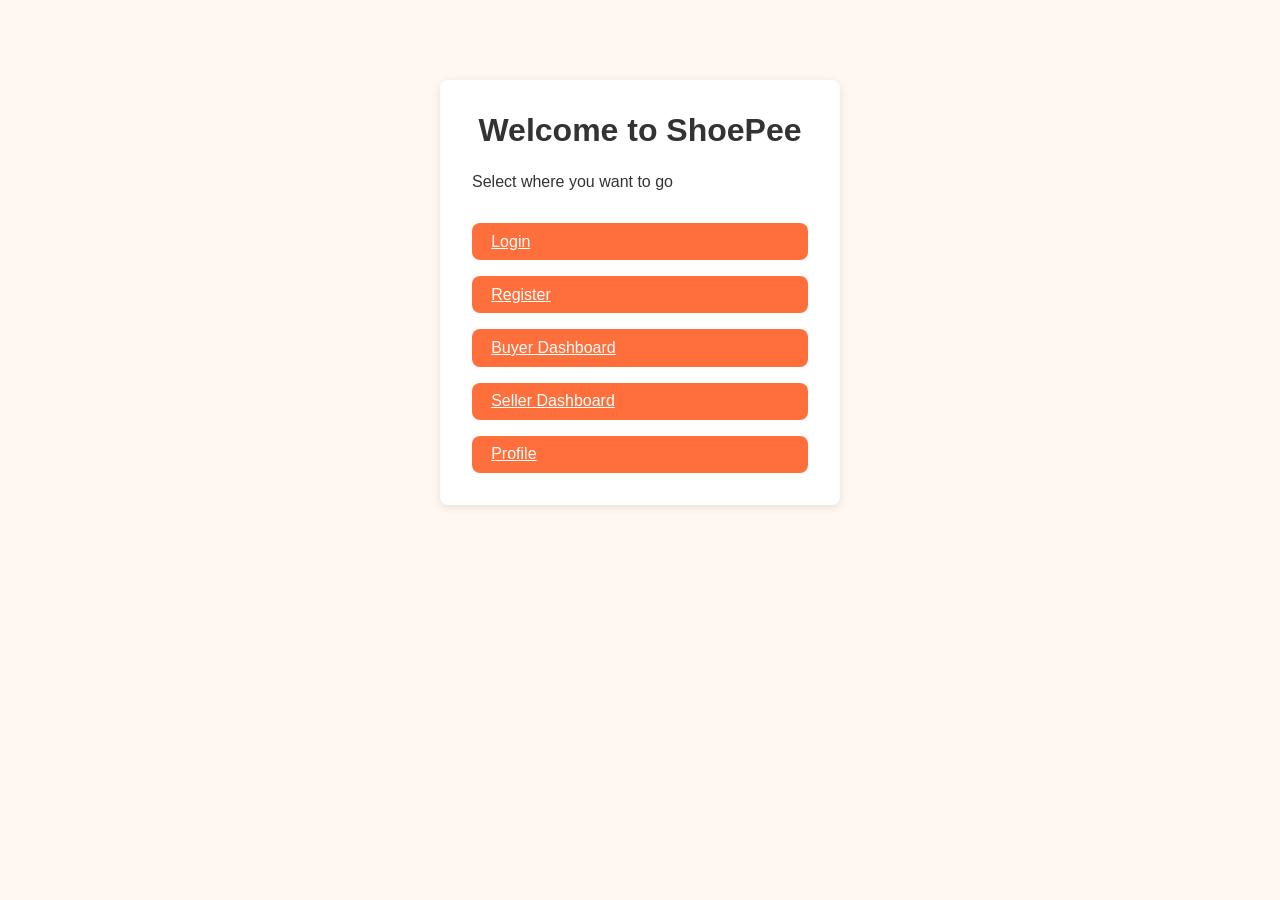
==== index.html @ d40cbc69 "initial commit" ====
<!DOCTYPE html>
<html lang="en">
<head>
  <meta charset="UTF-8">
  <meta name="viewport" content="width=device-width, initial-scale=1.0">
  <title>ShoePee | Welcome</title>

  <link rel="stylesheet" href="css/global.css">
  <link rel="stylesheet" href="css/auth.css">
</head>
<body>

  <div class="auth-container">
    <h1>Welcome to ShoePee</h1>
    <p>Select where you want to go</p>

    <div style="display: flex; flex-direction: column; gap: 1rem; margin-top: 2rem;">
      
      <a href="login.html" class="btn">Login</a>
      <a href="register.html" class="btn">Register</a>
      <a href="buyer-dashboard.html" class="btn">Buyer Dashboard</a>
      <a href="seller-dashboard.html" class="btn">Seller Dashboard</a>
      <a href="profile.html" class="btn">Profile</a>

    </div>

  </div>

</body>
</html>
---- css/global.css ----
:root {
  --primary: #ff6f3c;
  --secondary: #ff9a3c;
  --bg: #fff7f0;
  --text: #333;
  --radius: 8px;
}

* {
  box-sizing: border-box;
  margin: 0;
  padding: 0;
}

body {
  font-family: "Poppins", sans-serif;
  background: var(--bg);
  color: var(--text);
}

.navbar {
  background: var(--primary);
  padding: 1rem 2rem;
  display: flex;
  justify-content: space-between;
  align-items: center;
  color: #fff;
}

.nav-links {
  list-style: none;
  display: flex;
  gap: 1rem;
}

.nav-links a {
  color: #fff;
  text-decoration: none;
  font-weight: 500;
}

.footer {
  text-align: center;
  padding: 1rem;
  background: var(--secondary);
  color: #fff;
  position: fixed;
  bottom: 0;
  width: 100%;
}

.btn {
  background: var(--primary);
  color: #fff;
  border: none;
  border-radius: var(--radius);
  padding: 0.6rem 1.2rem;
  cursor: pointer;
  transition: 0.3s;
}

.btn:hover {
  background: var(--secondary);
  transform: translateY(-2px);
}

.card {
  background: #fff;
  border-radius: var(--radius);
  padding: 1rem;
  box-shadow: 0 2px 8px rgba(0, 0, 0, 0.1);
}

#searchBar {
  width: 300px;
  padding: 10px 15px;
  border: 2px solid #4a90e2;
  border-radius: 8px;
  font-size: 16px;
  outline: none;
}

#searchBar:focus {
  border-color: #1c5fb8;
  box-shadow: 0 0 5px rgba(28, 95, 184, 0.5);
}
---- css/auth.css ----
.auth-container {
  max-width: 400px;
  margin: 5rem auto;
  background: #fff;
  border-radius: var(--radius);
  padding: 2rem;
  box-shadow: 0 2px 10px rgba(0,0,0,0.1);
}

.auth-container h1 {
  text-align: center;
  margin-bottom: 1.5rem;
}

.auth-container form {
  display: flex;
  flex-direction: column;
  gap: 1rem;
}

.auth-container input, select {
  padding: 0.8rem;
  border: 1px solid #ccc;
  border-radius: var(--radius);
}
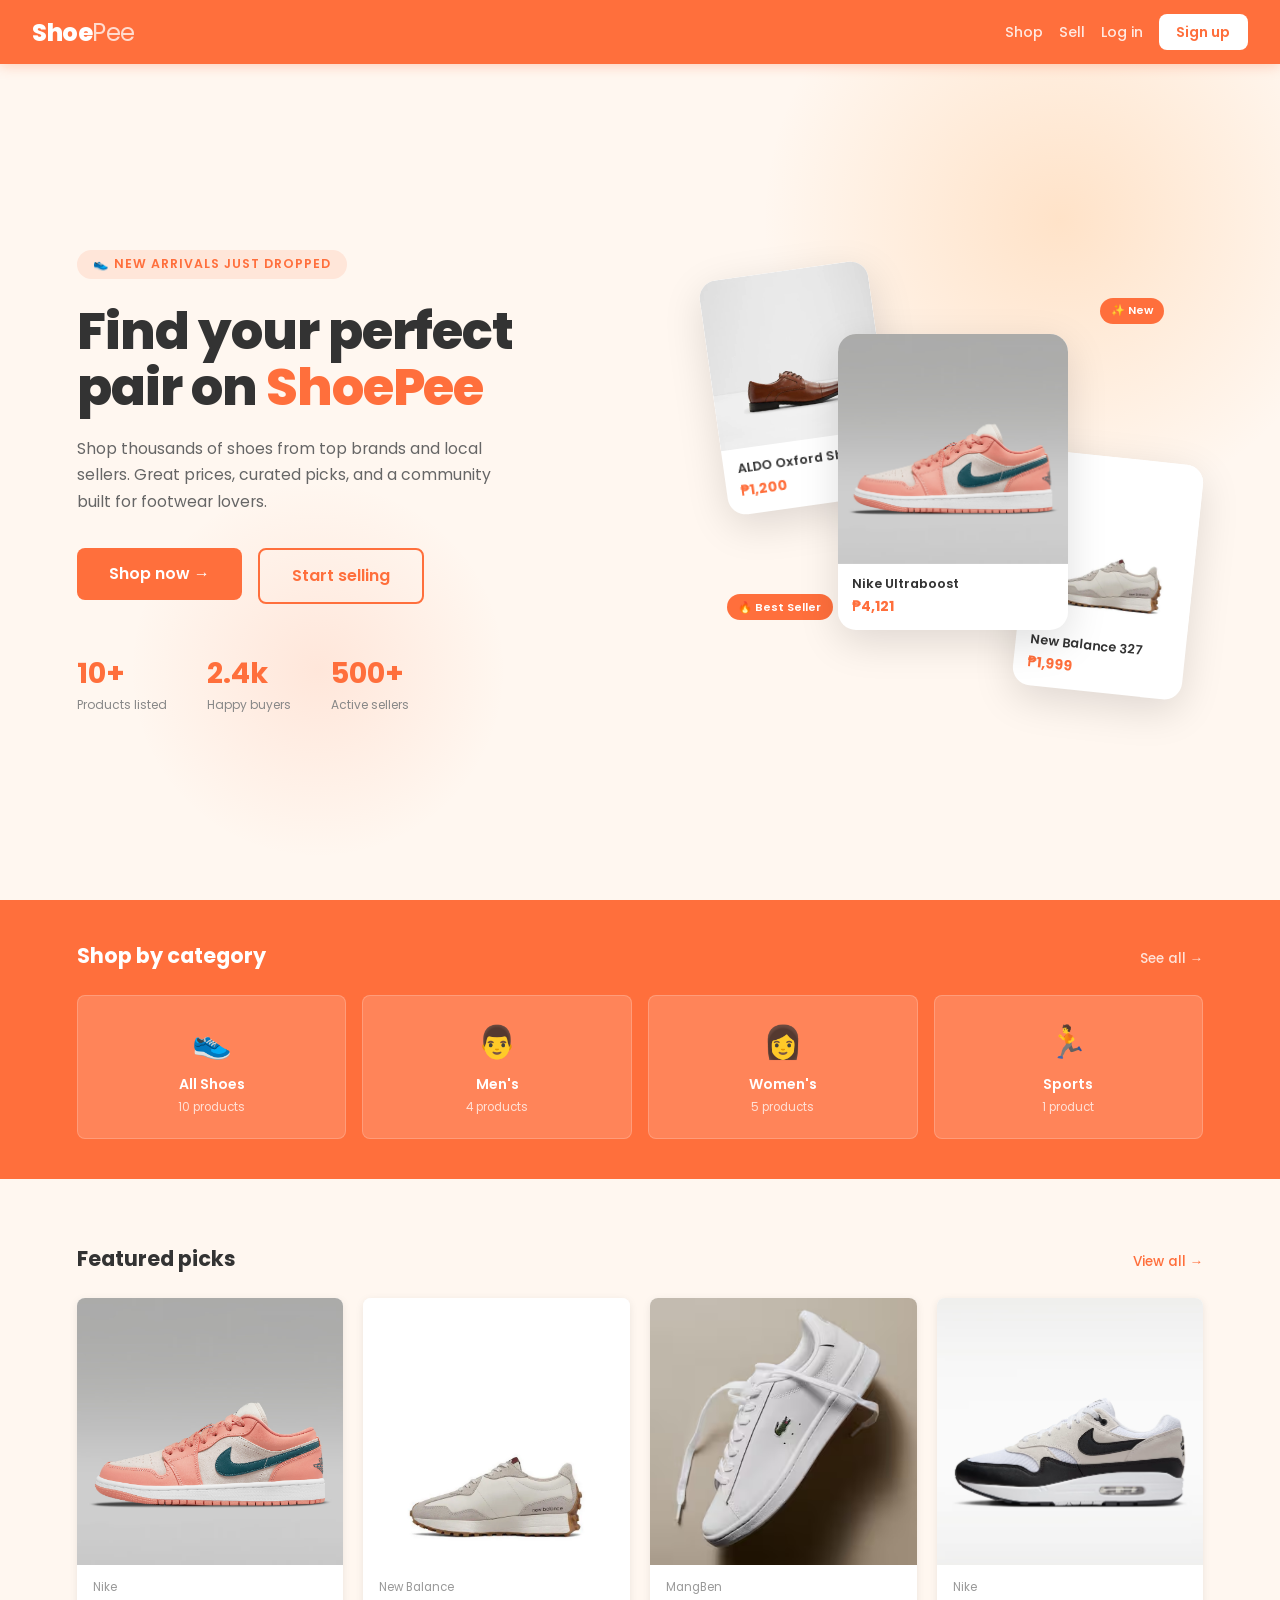
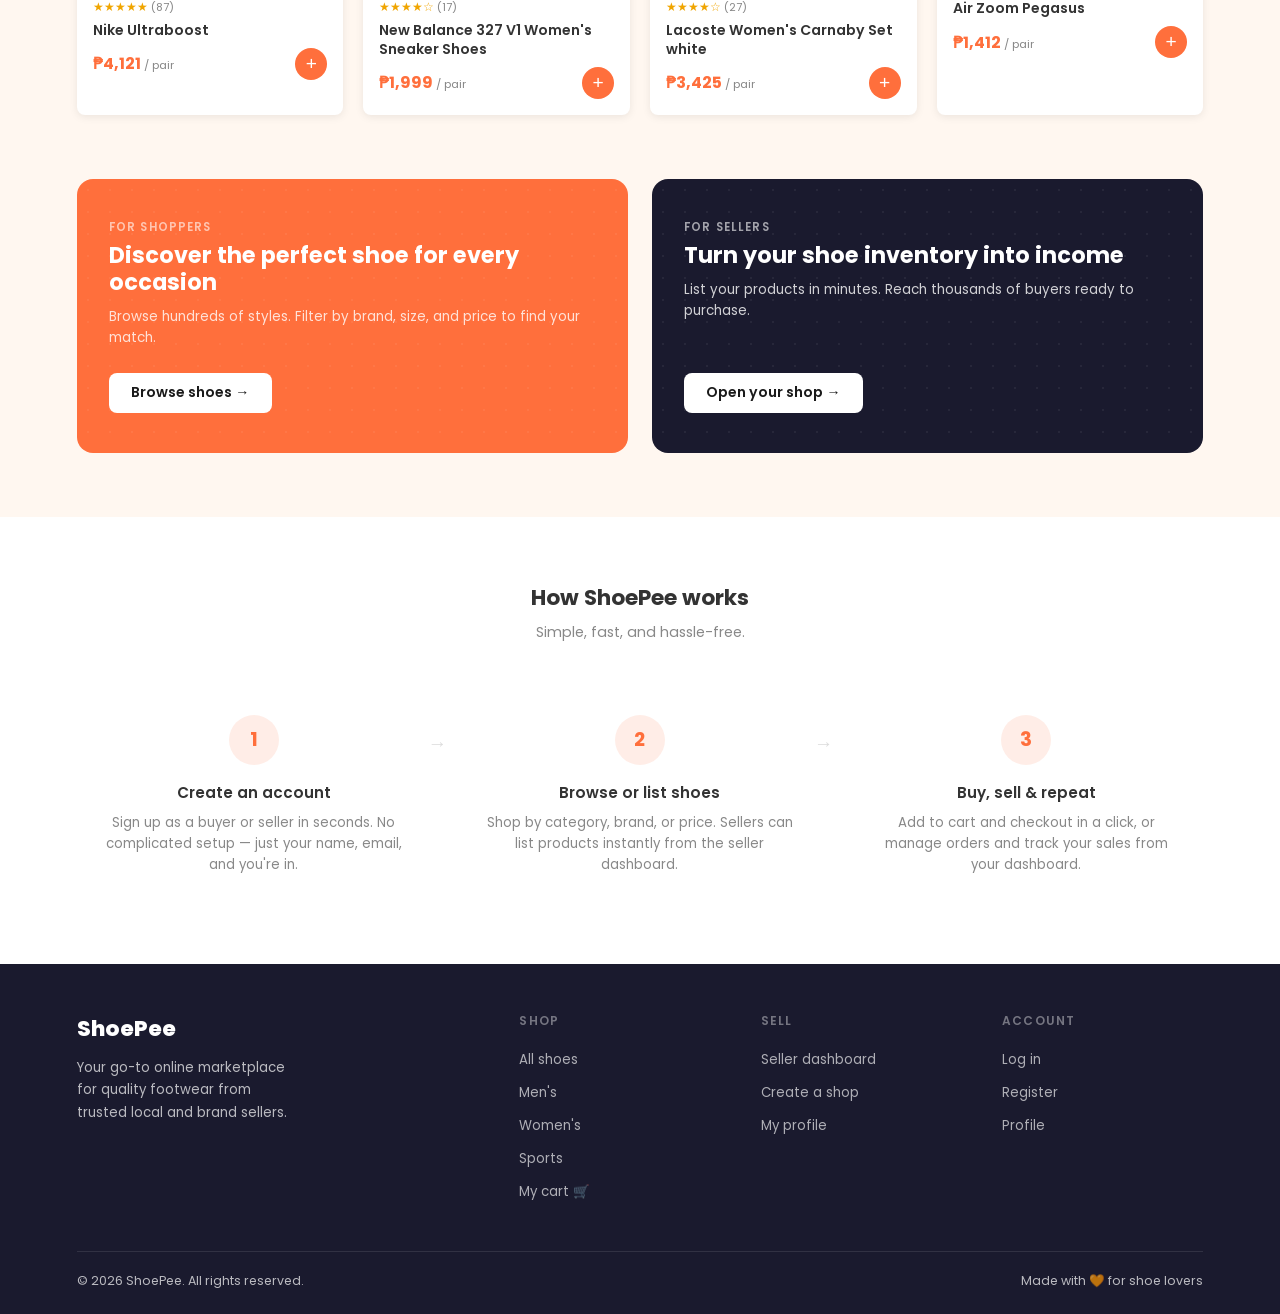
==== commit 68ea9db7: "updated index.html" ====
--- a/index.html
+++ b/index.html
@@ -5,26 +5,527 @@
   <meta name="viewport" content="width=device-width, initial-scale=1.0">
   <title>ShoePee | Welcome</title>
 
+  <link rel="preconnect" href="https://fonts.googleapis.com">
+  <link href="https://fonts.googleapis.com/css2?family=Poppins:wght@300;400;500;600;700;800&display=swap" rel="stylesheet">
   <link rel="stylesheet" href="css/global.css">
-  <link rel="stylesheet" href="css/auth.css">
+
+  <style>
+    *, *::before, *::after { box-sizing: border-box; margin: 0; padding: 0; }
+    html { scroll-behavior: smooth; }
+    body { font-family: 'Poppins', sans-serif; background: var(--bg); color: var(--text); overflow-x: hidden; }
+    a { text-decoration: none; color: inherit; }
+
+    /* ── NAVBAR ── */
+    .site-nav {
+      position: fixed; top: 0; left: 0; right: 0; z-index: 200;
+      background: var(--primary);
+      padding: 0 2rem;
+      height: 64px;
+      display: flex; align-items: center; justify-content: space-between;
+      box-shadow: 0 2px 12px rgba(255,111,60,.3);
+    }
+    .site-logo {
+      color: #fff; font-size: 1.5rem; font-weight: 800; letter-spacing: -.5px;
+    }
+    .site-logo span { opacity: .75; font-weight: 400; }
+    .site-nav-right { display: flex; align-items: center; gap: 1rem; }
+    .site-nav-link {
+      color: rgba(255,255,255,.85); font-size: .88rem; font-weight: 500; transition: color .2s;
+    }
+    .site-nav-link:hover { color: #fff; }
+    .nav-signup-btn {
+      background: #fff; color: var(--primary);
+      border: none; border-radius: var(--radius);
+      padding: .45rem 1.1rem;
+      font-family: 'Poppins', sans-serif; font-size: .88rem; font-weight: 600;
+      cursor: pointer; transition: .2s;
+    }
+    .nav-signup-btn:hover { transform: translateY(-1px); box-shadow: 0 4px 12px rgba(0,0,0,.15); }
+
+    /* ── HERO ── */
+    .hero {
+      min-height: 100vh; padding-top: 64px;
+      display: grid; grid-template-columns: 1fr 1fr;
+      align-items: center; gap: 3rem;
+      padding-left: 6vw; padding-right: 4vw;
+      position: relative; overflow: hidden;
+    }
+    .hero::before {
+      content: ''; position: absolute;
+      width: 600px; height: 600px;
+      background: radial-gradient(circle, rgba(255,154,60,.22) 0%, transparent 70%);
+      top: -80px; right: -80px; pointer-events: none;
+    }
+    .hero::after {
+      content: ''; position: absolute;
+      width: 380px; height: 380px;
+      background: radial-gradient(circle, rgba(255,111,60,.12) 0%, transparent 70%);
+      bottom: 40px; left: 10%; pointer-events: none;
+    }
+    .hero-text { position: relative; z-index: 1; }
+
+    .hero-eyebrow {
+      display: inline-flex; align-items: center; gap: .5rem;
+      background: rgba(255,111,60,.12); color: var(--primary);
+      font-size: .78rem; font-weight: 600;
+      letter-spacing: .08em; text-transform: uppercase;
+      padding: .35rem 1rem; border-radius: 100px;
+      margin-bottom: 1.5rem;
+      animation: fadeUp .5s ease both;
+    }
+
+    .hero-title {
+      font-size: clamp(2.2rem, 4vw, 3.8rem); font-weight: 800;
+      line-height: 1.1; letter-spacing: -.02em;
+      margin-bottom: 1.25rem;
+      animation: fadeUp .5s .1s ease both;
+    }
+    .hero-title .accent { color: var(--primary); }
+
+    .hero-desc {
+      font-size: .98rem; color: #666; line-height: 1.7;
+      max-width: 420px; margin-bottom: 2rem; font-weight: 400;
+      animation: fadeUp .5s .2s ease both;
+    }
+
+    .hero-actions {
+      display: flex; gap: 1rem; flex-wrap: wrap;
+      animation: fadeUp .5s .3s ease both;
+    }
+
+    .btn-lg {
+      border-radius: var(--radius);
+      padding: .85rem 2rem;
+      font-family: 'Poppins', sans-serif; font-size: 1rem; font-weight: 600;
+      cursor: pointer; transition: .25s; display: inline-flex; align-items: center; gap: .4rem;
+      border: none;
+    }
+    .btn-lg-primary { background: var(--primary); color: #fff; }
+    .btn-lg-primary:hover { background: #e55a26; transform: translateY(-2px); box-shadow: 0 8px 24px rgba(255,111,60,.4); }
+    .btn-lg-outline { background: transparent; color: var(--primary); border: 2px solid var(--primary); }
+    .btn-lg-outline:hover { background: rgba(255,111,60,.08); transform: translateY(-2px); }
+
+    .hero-stats {
+      display: flex; gap: 2.5rem; margin-top: 3rem;
+      animation: fadeUp .5s .4s ease both;
+    }
+    .stat-num { font-size: 1.8rem; font-weight: 700; color: var(--primary); }
+    .stat-label { font-size: .75rem; color: #888; margin-top: .1rem; }
+
+    /* HERO VISUAL */
+    .hero-visual {
+      position: relative; z-index: 1;
+      display: flex; align-items: center; justify-content: center;
+      animation: fadeIn .7s .2s ease both;
+    }
+    .shoe-showcase { position: relative; width: 100%; max-width: 480px; height: 460px; }
+    .s-card {
+      position: absolute; background: #fff;
+      border-radius: 18px; box-shadow: 0 12px 40px rgba(0,0,0,.13);
+      overflow: hidden; transition: transform .4s ease;
+    }
+    .s-card:hover { transform: translateY(-8px) scale(1.02) !important; }
+    .s-card img { width: 100%; aspect-ratio: 1; object-fit: cover; display: block; }
+    .s-card-info { padding: .7rem .9rem .85rem; }
+    .s-card-name { font-size: .8rem; font-weight: 600; white-space: nowrap; overflow: hidden; text-overflow: ellipsis; }
+    .s-card-price { font-size: .88rem; font-weight: 700; color: var(--primary); margin-top: .15rem; }
+
+    .s-card-main { width: 230px; top: 50%; left: 50%; transform: translate(-50%, -50%); z-index: 3; }
+    .s-card-tl   { width: 170px; top: 4%; left: 0; transform: rotate(-8deg); z-index: 2; }
+    .s-card-br   { width: 170px; bottom: 4%; right: 0; transform: rotate(6deg); z-index: 2; }
+
+    .s-badge {
+      position: absolute; background: var(--primary); color: #fff;
+      font-size: .7rem; font-weight: 600; padding: .28rem .7rem; border-radius: 100px;
+    }
+    .s-badge-top  { top: 10%; right: 6%; animation: float 3s ease-in-out infinite; }
+    .s-badge-bot  { bottom: 20%; left: 3%; animation: float 3s 1.2s ease-in-out infinite; }
+
+    /* ── CATEGORIES ── */
+    .categories { background: var(--primary); padding: 2.5rem 6vw; }
+    .sec-header { display: flex; align-items: baseline; justify-content: space-between; margin-bottom: 1.5rem; }
+    .sec-title { font-size: 1.3rem; font-weight: 700; color: #fff; }
+    .sec-link { font-size: .85rem; font-weight: 500; color: rgba(255,255,255,.8); transition: color .2s; }
+    .sec-link:hover { color: #fff; }
+
+    .cat-grid { display: grid; grid-template-columns: repeat(4,1fr); gap: 1rem; }
+    .cat-card {
+      background: rgba(255,255,255,.15); border: 1px solid rgba(255,255,255,.2);
+      border-radius: var(--radius); padding: 1.4rem 1rem;
+      text-align: center; cursor: pointer; transition: .25s; color: #fff;
+    }
+    .cat-card:hover { background: rgba(255,255,255,.25); transform: translateY(-3px); }
+    .cat-icon { font-size: 2rem; margin-bottom: .5rem; }
+    .cat-name { font-size: .88rem; font-weight: 600; }
+    .cat-count { font-size: .73rem; opacity: .75; margin-top: .2rem; }
+
+    /* ── FEATURED ── */
+    .featured { padding: 4rem 6vw; }
+    .featured .sec-title { color: var(--text); }
+    .featured .sec-link  { color: var(--primary); }
+
+    .prod-grid { display: grid; grid-template-columns: repeat(auto-fill, minmax(210px,1fr)); gap: 1.25rem; }
+    .prod-card {
+      background: #fff; border-radius: var(--radius);
+      overflow: hidden; box-shadow: 0 2px 8px rgba(0,0,0,.08);
+      transition: .25s; cursor: pointer;
+    }
+    .prod-card:hover { transform: translateY(-5px); box-shadow: 0 10px 30px rgba(0,0,0,.13); }
+    .prod-card img { width: 100%; aspect-ratio: 1; object-fit: cover; display: block; }
+    .prod-body { padding: .9rem 1rem 1rem; }
+    .prod-seller { font-size: .72rem; color: #999; margin-bottom: .2rem; }
+    .prod-rating { font-size: .73rem; color: #f0a500; margin-bottom: .3rem; }
+    .prod-name {
+      font-size: .88rem; font-weight: 600; line-height: 1.35; margin-bottom: .5rem;
+      display: -webkit-box; -webkit-line-clamp: 2; -webkit-box-orient: vertical; overflow: hidden;
+    }
+    .prod-footer { display: flex; align-items: center; justify-content: space-between; }
+    .prod-price { font-size: 1rem; font-weight: 700; color: var(--primary); }
+    .prod-price small { font-size: .7rem; font-weight: 400; color: #888; }
+    .add-to-cart {
+      width: 32px; height: 32px; background: var(--primary); color: #fff;
+      border: none; border-radius: 50%; font-size: 1.2rem; cursor: pointer;
+      display: flex; align-items: center; justify-content: center; transition: .2s;
+    }
+    .add-to-cart:hover { background: #e55a26; transform: scale(1.1); }
+
+    /* ── SPLIT CTA ── */
+    .split-cta { display: grid; grid-template-columns: 1fr 1fr; gap: 1.5rem; padding: 0 6vw 4rem; }
+    .cta-panel {
+      border-radius: 16px; padding: 2.5rem 2rem; min-height: 220px;
+      display: flex; flex-direction: column; justify-content: space-between;
+      position: relative; overflow: hidden;
+    }
+    .cta-buyer  { background: var(--primary); color: #fff; }
+    .cta-seller { background: #1a1a2e; color: #fff; }
+    .cta-panel::after {
+      content: ''; position: absolute; inset: 0;
+      background-image: radial-gradient(circle, rgba(255,255,255,.06) 1px, transparent 1px);
+      background-size: 22px 22px;
+    }
+    .cta-label { font-size: .72rem; font-weight: 600; letter-spacing: .1em; text-transform: uppercase; opacity: .6; margin-bottom: .4rem; }
+    .cta-title { font-size: 1.4rem; font-weight: 700; line-height: 1.2; }
+    .cta-desc  { font-size: .84rem; opacity: .8; line-height: 1.6; margin-top: .6rem; }
+    .cta-btn {
+      display: inline-flex; align-items: center; gap: .4rem;
+      background: #fff; color: #1a1a1a;
+      border: none; border-radius: var(--radius);
+      padding: .6rem 1.4rem;
+      font-family: 'Poppins', sans-serif; font-size: .88rem; font-weight: 600;
+      cursor: pointer; transition: .2s; margin-top: 1.5rem; width: fit-content; position: relative; z-index: 1;
+    }
+    .cta-btn:hover { transform: translateY(-2px); box-shadow: 0 6px 16px rgba(0,0,0,.2); }
+
+    /* ── HOW IT WORKS ── */
+    .how { background: #fff; padding: 4rem 6vw; text-align: center; }
+    .how .sec-title { color: var(--text); font-size: 1.35rem; margin-bottom: .5rem; }
+    .how-sub { font-size: .88rem; color: #888; margin-bottom: 3rem; }
+    .steps-row { display: grid; grid-template-columns: repeat(3,1fr); gap: 2rem; }
+    .step { padding: 1.5rem; position: relative; }
+    .step-num {
+      width: 50px; height: 50px; background: rgba(255,111,60,.12);
+      border-radius: 50%; display: flex; align-items: center; justify-content: center;
+      margin: 0 auto 1rem; font-size: 1.2rem; font-weight: 700; color: var(--primary);
+    }
+    .step h3 { font-size: .95rem; font-weight: 600; margin-bottom: .5rem; }
+    .step p  { font-size: .83rem; color: #888; line-height: 1.6; }
+    .step-arr { position: absolute; top: 2.4rem; right: -1rem; font-size: 1.2rem; color: #ddd; }
+    .step:last-child .step-arr { display: none; }
+
+    /* ── FOOTER ── */
+    .site-footer { background: #1a1a2e; color: rgba(255,255,255,.7); padding: 3rem 6vw 1.5rem; }
+    .footer-top {
+      display: grid; grid-template-columns: 2fr 1fr 1fr 1fr; gap: 2.5rem; margin-bottom: 2.5rem;
+    }
+    .footer-brand-logo { color: #fff; font-size: 1.35rem; font-weight: 800; display: inline-block; margin-bottom: .75rem; }
+    .footer-brand p { font-size: .83rem; line-height: 1.7; max-width: 210px; }
+    .footer-col h4 {
+      font-size: .75rem; font-weight: 600; letter-spacing: .1em; text-transform: uppercase;
+      color: rgba(255,255,255,.4); margin-bottom: 1rem;
+    }
+    .footer-col ul { list-style: none; }
+    .footer-col li { margin-bottom: .5rem; }
+    .footer-col a { font-size: .83rem; color: rgba(255,255,255,.65); transition: color .2s; }
+    .footer-col a:hover { color: #fff; }
+    .footer-bottom {
+      border-top: 1px solid rgba(255,255,255,.1); padding-top: 1.25rem;
+      display: flex; align-items: center; justify-content: space-between; font-size: .78rem;
+    }
+
+    /* ── ANIMATIONS ── */
+    @keyframes fadeUp { from { opacity:0; transform:translateY(20px); } to { opacity:1; transform:translateY(0); } }
+    @keyframes fadeIn { from { opacity:0; } to { opacity:1; } }
+    @keyframes float  { 0%,100% { transform:translateY(0); } 50% { transform:translateY(-7px); } }
+
+    /* ── RESPONSIVE ── */
+    @media (max-width: 860px) {
+      .hero { grid-template-columns: 1fr; padding: 100px 6vw 3rem; text-align: center; }
+      .hero-desc { margin: 0 auto 2rem; }
+      .hero-actions { justify-content: center; }
+      .hero-stats { justify-content: center; }
+      .hero-visual { display: none; }
+      .cat-grid { grid-template-columns: repeat(2,1fr); }
+      .split-cta { grid-template-columns: 1fr; }
+      .steps-row { grid-template-columns: 1fr; }
+      .step-arr { display: none; }
+      .footer-top { grid-template-columns: 1fr 1fr; }
+      .site-nav-link { display: none; }
+    }
+    @media (max-width: 500px) {
+      .footer-top { grid-template-columns: 1fr; }
+      .footer-bottom { flex-direction: column; gap: .5rem; text-align: center; }
+    }
+  </style>
 </head>
 <body>
 
-  <div class="auth-container">
-    <h1>Welcome to ShoePee</h1>
-    <p>Select where you want to go</p>
-
-    <div style="display: flex; flex-direction: column; gap: 1rem; margin-top: 2rem;">
-      
-      <a href="login.html" class="btn">Login</a>
-      <a href="register.html" class="btn">Register</a>
-      <a href="buyer-dashboard.html" class="btn">Buyer Dashboard</a>
-      <a href="seller-dashboard.html" class="btn">Seller Dashboard</a>
-      <a href="profile.html" class="btn">Profile</a>
-
-    </div>
-
+  <!-- NAVBAR -->
+  <nav class="site-nav">
+    <a href="index.html" class="site-logo">Shoe<span>Pee</span></a>
+    <div class="site-nav-right">
+      <a href="buyer-dashboard.html" class="site-nav-link">Shop</a>
+      <a href="seller-dashboard.html" class="site-nav-link">Sell</a>
+      <a href="login.html" class="site-nav-link">Log in</a>
+      <a href="register.html"><button class="nav-signup-btn">Sign up</button></a>
+    </div>
+  </nav>
+
+  <!-- HERO -->
+  <section class="hero">
+    <div class="hero-text">
+      <div class="hero-eyebrow">👟 New arrivals just dropped</div>
+      <h1 class="hero-title">
+        Find your perfect<br>
+        pair on <span class="accent">ShoePee</span>
+      </h1>
+      <p class="hero-desc">
+        Shop thousands of shoes from top brands and local sellers.
+        Great prices, curated picks, and a community built for footwear lovers.
+      </p>
+      <div class="hero-actions">
+        <a href="buyer-dashboard.html"><button class="btn-lg btn-lg-primary">Shop now →</button></a>
+        <a href="seller-dashboard.html"><button class="btn-lg btn-lg-outline">Start selling</button></a>
+      </div>
+      <div class="hero-stats">
+        <div><div class="stat-num">10+</div><div class="stat-label">Products listed</div></div>
+        <div><div class="stat-num">2.4k</div><div class="stat-label">Happy buyers</div></div>
+        <div><div class="stat-num">500+</div><div class="stat-label">Active sellers</div></div>
+      </div>
+    </div>
+
+    <div class="hero-visual">
+      <div class="shoe-showcase">
+        <div class="s-card s-card-tl">
+          <img src="assets/images/shoe9.jpg" alt="ALDO Oxford">
+          <div class="s-card-info">
+            <div class="s-card-name">ALDO Oxford Shoes</div>
+            <div class="s-card-price">₱1,200</div>
+          </div>
+        </div>
+        <div class="s-card s-card-main">
+          <img src="assets/images/shoe1.jpg" alt="Nike Ultraboost">
+          <div class="s-card-info">
+            <div class="s-card-name">Nike Ultraboost</div>
+            <div class="s-card-price">₱4,121</div>
+          </div>
+        </div>
+        <div class="s-card s-card-br">
+          <img src="assets/images/shoe4.jpg" alt="New Balance 327">
+          <div class="s-card-info">
+            <div class="s-card-name">New Balance 327</div>
+            <div class="s-card-price">₱1,999</div>
+          </div>
+        </div>
+        <div class="s-badge s-badge-top">✨ New</div>
+        <div class="s-badge s-badge-bot">🔥 Best Seller</div>
+      </div>
+    </div>
+  </section>
+
+  <!-- CATEGORIES -->
+  <section class="categories">
+    <div class="sec-header">
+      <h2 class="sec-title">Shop by category</h2>
+      <a href="buyer-dashboard.html" class="sec-link">See all →</a>
+    </div>
+    <div class="cat-grid">
+      <a href="buyer-dashboard.html" class="cat-card">
+        <div class="cat-icon">👟</div>
+        <div class="cat-name">All Shoes</div>
+        <div class="cat-count">10 products</div>
+      </a>
+      <a href="buyer-dashboard.html" class="cat-card">
+        <div class="cat-icon">👨</div>
+        <div class="cat-name">Men's</div>
+        <div class="cat-count">4 products</div>
+      </a>
+      <a href="buyer-dashboard.html" class="cat-card">
+        <div class="cat-icon">👩</div>
+        <div class="cat-name">Women's</div>
+        <div class="cat-count">5 products</div>
+      </a>
+      <a href="buyer-dashboard.html" class="cat-card">
+        <div class="cat-icon">🏃</div>
+        <div class="cat-name">Sports</div>
+        <div class="cat-count">1 product</div>
+      </a>
+    </div>
+  </section>
+
+  <!-- FEATURED PRODUCTS -->
+  <section class="featured">
+    <div class="sec-header">
+      <h2 class="sec-title">Featured picks</h2>
+      <a href="buyer-dashboard.html" class="sec-link">View all →</a>
+    </div>
+    <div class="prod-grid" id="featuredGrid"></div>
+  </section>
+
+  <!-- SPLIT CTA -->
+  <div class="split-cta">
+    <div class="cta-panel cta-buyer">
+      <div>
+        <div class="cta-label">For shoppers</div>
+        <div class="cta-title">Discover the perfect shoe for every occasion</div>
+        <div class="cta-desc">Browse hundreds of styles. Filter by brand, size, and price to find your match.</div>
+      </div>
+      <a href="buyer-dashboard.html"><button class="cta-btn">Browse shoes →</button></a>
+    </div>
+    <div class="cta-panel cta-seller">
+      <div>
+        <div class="cta-label">For sellers</div>
+        <div class="cta-title">Turn your shoe inventory into income</div>
+        <div class="cta-desc">List your products in minutes. Reach thousands of buyers ready to purchase.</div>
+      </div>
+      <a href="seller-dashboard.html"><button class="cta-btn">Open your shop →</button></a>
+    </div>
   </div>
+
+  <!-- HOW IT WORKS -->
+  <section class="how">
+    <h2 class="sec-title">How ShoePee works</h2>
+    <p class="how-sub">Simple, fast, and hassle-free.</p>
+    <div class="steps-row">
+      <div class="step">
+        <div class="step-num">1</div>
+        <h3>Create an account</h3>
+        <p>Sign up as a buyer or seller in seconds. No complicated setup — just your name, email, and you're in.</p>
+        <div class="step-arr">→</div>
+      </div>
+      <div class="step">
+        <div class="step-num">2</div>
+        <h3>Browse or list shoes</h3>
+        <p>Shop by category, brand, or price. Sellers can list products instantly from the seller dashboard.</p>
+        <div class="step-arr">→</div>
+      </div>
+      <div class="step">
+        <div class="step-num">3</div>
+        <h3>Buy, sell & repeat</h3>
+        <p>Add to cart and checkout in a click, or manage orders and track your sales from your dashboard.</p>
+      </div>
+    </div>
+  </section>
+
+  <!-- FOOTER -->
+  <footer class="site-footer">
+    <div class="footer-top">
+      <div class="footer-brand">
+        <a href="index.html" class="footer-brand-logo">ShoePee</a>
+        <p>Your go-to online marketplace for quality footwear from trusted local and brand sellers.</p>
+      </div>
+      <div class="footer-col">
+        <h4>Shop</h4>
+        <ul>
+          <li><a href="buyer-dashboard.html">All shoes</a></li>
+          <li><a href="buyer-dashboard.html">Men's</a></li>
+          <li><a href="buyer-dashboard.html">Women's</a></li>
+          <li><a href="buyer-dashboard.html">Sports</a></li>
+          <li><a href="cart.html">My cart 🛒</a></li>
+        </ul>
+      </div>
+      <div class="footer-col">
+        <h4>Sell</h4>
+        <ul>
+          <li><a href="seller-dashboard.html">Seller dashboard</a></li>
+          <li><a href="register.html">Create a shop</a></li>
+          <li><a href="profile.html">My profile</a></li>
+        </ul>
+      </div>
+      <div class="footer-col">
+        <h4>Account</h4>
+        <ul>
+          <li><a href="login.html">Log in</a></li>
+          <li><a href="register.html">Register</a></li>
+          <li><a href="profile.html">Profile</a></li>
+        </ul>
+      </div>
+    </div>
+    <div class="footer-bottom">
+      <span>© 2026 ShoePee. All rights reserved.</span>
+      <span>Made with 🧡 for shoe lovers</span>
+    </div>
+  </footer>
+
+  <script src="js/data.js"></script>
+  <script src="js/utils.js"></script>
+  <script>
+    // Render top 4 featured products sorted by popularity
+    const featured = [...products]
+      .sort((a, b) => (b.purchases * 10 + b.rating) - (a.purchases * 10 + a.rating))
+      .slice(0, 4);
+
+    const grid = document.getElementById('featuredGrid');
+
+    featured.forEach(p => {
+      const stars = p.rating
+        ? '★'.repeat(Math.round(p.rating)) + '☆'.repeat(5 - Math.round(p.rating))
+        : '';
+
+      const card = document.createElement('div');
+      card.className = 'prod-card';
+      card.innerHTML = `
+        <img src="${p.image}" alt="${p.name}" loading="lazy">
+        <div class="prod-body">
+          <div class="prod-seller">${p.seller}</div>
+          ${stars ? `<div class="prod-rating">${stars} <span style="color:#888;font-size:.68rem">(${p.reviews})</span></div>` : ''}
+          <div class="prod-name">${p.name}</div>
+          <div class="prod-footer">
+            <div class="prod-price">₱${p.price.toLocaleString()} <small>/ pair</small></div>
+            <button class="add-to-cart" title="Add to cart">+</button>
+          </div>
+        </div>
+      `;
+
+      card.querySelector('.add-to-cart').addEventListener('click', e => {
+        e.stopPropagation();
+        addToCart(p);
+        const btn = e.currentTarget;
+        btn.textContent = '✓';
+        btn.style.background = '#2e7d32';
+        setTimeout(() => { btn.textContent = '+'; btn.style.background = ''; }, 1300);
+      });
+
+      card.addEventListener('click', () => { window.location.href = 'buyer-dashboard.html'; });
+      grid.appendChild(card);
+    });
+
+    // Scroll reveal
+    const observer = new IntersectionObserver(entries => {
+      entries.forEach(e => {
+        if (e.isIntersecting) {
+          e.target.style.opacity = '1';
+          e.target.style.transform = 'translateY(0)';
+        }
+      });
+    }, { threshold: 0.1 });
+
+    document.querySelectorAll('.prod-card, .cat-card, .step, .cta-panel').forEach(el => {
+      el.style.opacity = '0';
+      el.style.transform = 'translateY(18px)';
+      el.style.transition = 'opacity .45s ease, transform .45s ease';
+      observer.observe(el);
+    });
+  </script>
 
 </body>
 </html>
--- a/css/global.css
+++ b/css/global.css
@@ -25,6 +25,13 @@
   justify-content: space-between;
   align-items: center;
   color: #fff;
+}
+
+.navbar .logo {
+  color: #fff;
+  text-decoration: none;
+  font-size: 1.5rem;
+  font-weight: bold;
 }
 
 .nav-links {
